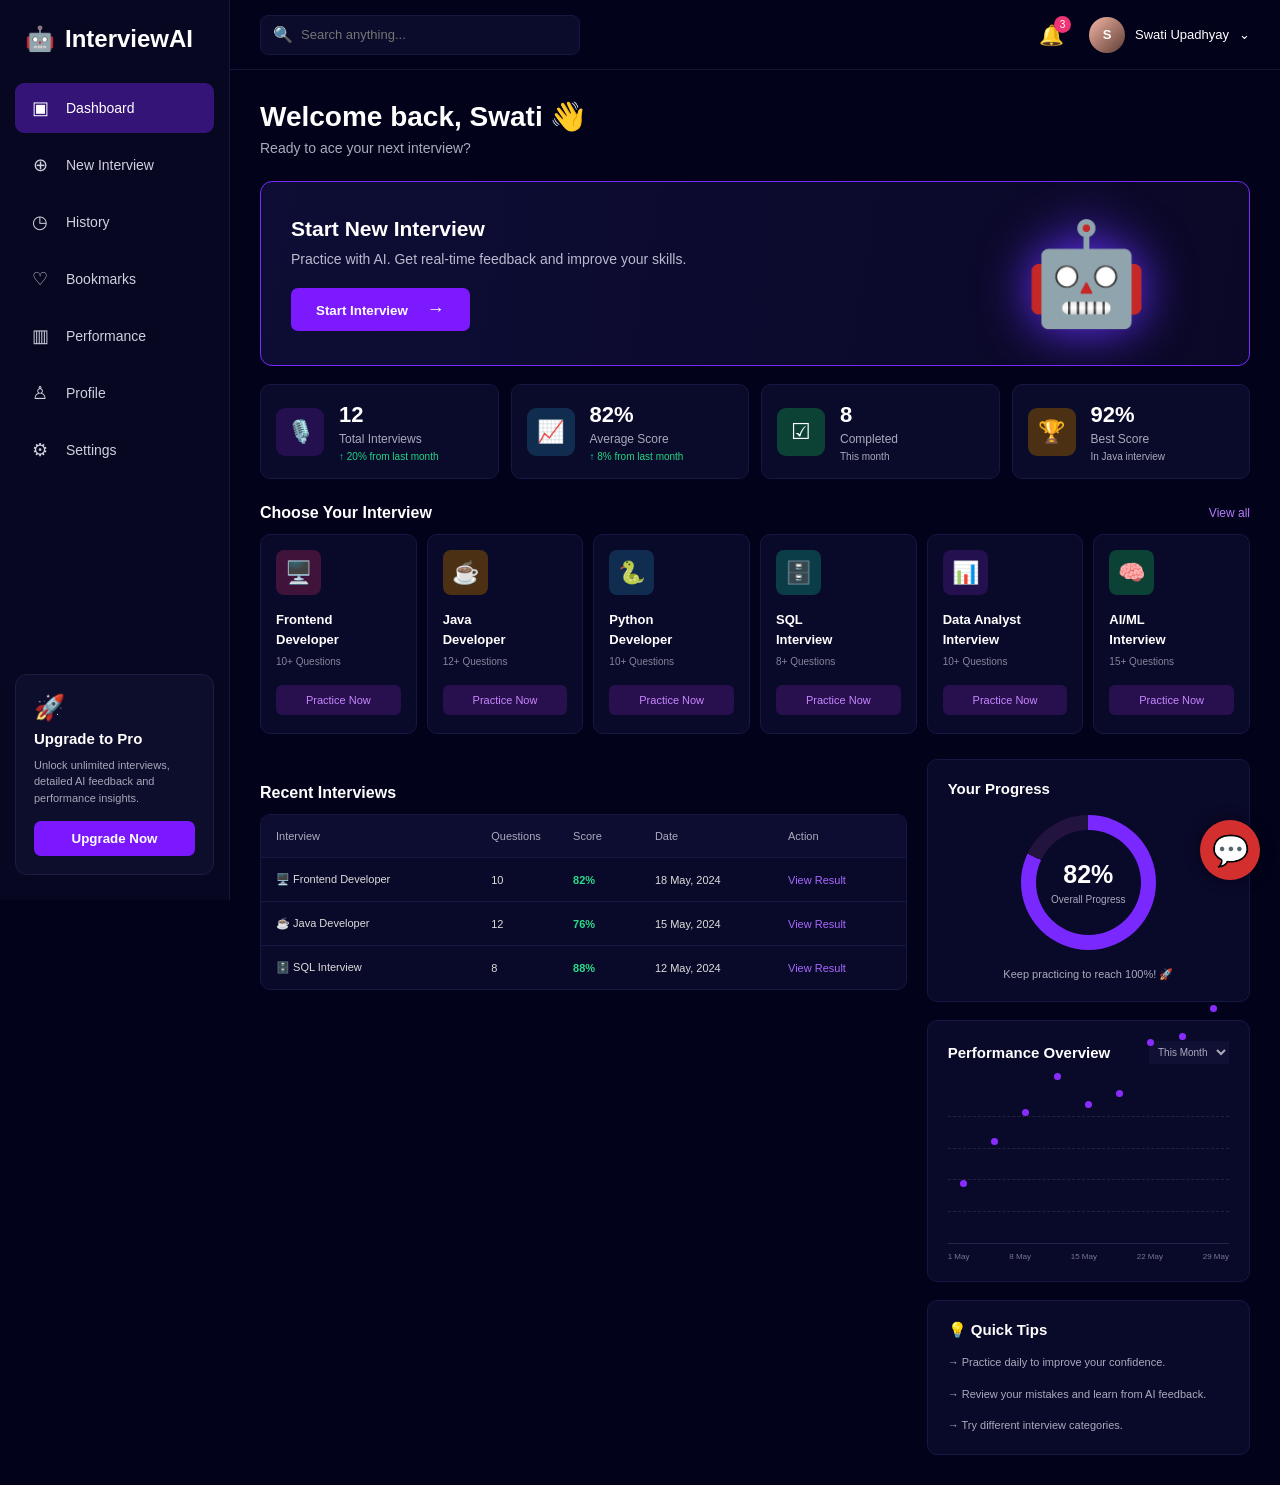
==== Frontend/dashboard.html @ ceebe4a1 "ai interview project" ====
<!DOCTYPE html>
<html lang="en">

<head>

    <meta charset="UTF-8">

    <meta name="viewport" content="width=device-width, initial-scale=1.0">

    <title>InterviewAI Dashboard</title>

    <link rel="stylesheet" href="dasboard.css">

</head>


<body>


    <!-- ==============================
         SIDEBAR
    =============================== -->

    <aside class="sidebar">


        <!-- LOGO -->

        <div class="logo">

            🤖

            <span>InterviewAI</span>

        </div>


        <!-- MENU -->

        <nav class="menu">


            <a href="#" class="menu-item active">

                <span>▣</span>

                Dashboard

            </a>


            <a href="#" class="menu-item" id="newInterview">

                <span>⊕</span>

                New Interview

            </a>


            <a href="#" class="menu-item" id="history">

                <span>◷</span>

                History

            </a>


            <a href="#" class="menu-item" id="bookmarks">

                <span>♡</span>

                Bookmarks

            </a>


            <a href="#" class="menu-item" id="performance">

                <span>▥</span>

                Performance

            </a>


            <a href="#" class="menu-item" id="profile">

                <span>♙</span>

                Profile

            </a>


            <a href="#" class="menu-item" id="settings">

                <span>⚙</span>

                Settings

            </a>


        </nav>


        <!-- UPGRADE BOX -->

        <div class="upgrade-box">

            <div class="rocket">
                🚀
            </div>

            <h3>
                Upgrade to Pro
            </h3>

            <p>
                Unlock unlimited interviews,
                detailed AI feedback and
                performance insights.
            </p>

            <button id="upgradeButton">
                Upgrade Now
            </button>

        </div>


    </aside>


    <!-- ==============================
         MAIN AREA
    =============================== -->

    <main class="main">


        <!-- ==============================
             TOP BAR
        =============================== -->

        <header class="topbar">


            <div class="search">

                🔍

                <input type="text" placeholder="Search anything..." id="searchInput">

            </div>


            <div class="top-right">


                <button class="notification" id="notificationButton">
                    🔔

                    <span>3</span>

                </button>


                <div class="user" id="userProfile">

                    <div class="avatar">
                        S
                    </div>

                    <span>
                        Swati Upadhyay
                    </span>

                    <span>
                        ⌄
                    </span>

                </div>


            </div>

        </header>


        <!-- ==============================
             CONTENT
        =============================== -->

        <section class="content">


            <!-- WELCOME -->

            <div class="welcome">

                <h1>
                    Welcome back, Swati 👋
                </h1>

                <p>
                    Ready to ace your next interview?
                </p>

            </div>


            <!-- ==============================
                 START INTERVIEW
            =============================== -->

            <div class="start-card">


                <div class="start-text">

                    <h2>
                        Start New Interview
                    </h2>

                    <p>
                        Practice with AI. Get real-time
                        feedback and improve your skills.
                    </p>


                    <button id="startInterview" class="primary-button">

                        Start Interview

                        <span>→</span>

                    </button>

                </div>


                <div class="robot-area">

                    🤖

                </div>


            </div>


            <!-- ==============================
                 STAT CARDS
            =============================== -->

            <div class="stats">


                <div class="stat-card">

                    <div class="stat-icon purple">
                        🎙️
                    </div>

                    <div>

                        <h2>12</h2>

                        <p>Total Interviews</p>

                        <small>
                            ↑ 20% from last month
                        </small>

                    </div>

                </div>


                <div class="stat-card">

                    <div class="stat-icon blue">
                        📈
                    </div>

                    <div>

                        <h2>82%</h2>

                        <p>Average Score</p>

                        <small>
                            ↑ 8% from last month
                        </small>

                    </div>

                </div>


                <div class="stat-card">

                    <div class="stat-icon green">
                        ☑
                    </div>

                    <div>

                        <h2>8</h2>

                        <p>Completed</p>

                        <small class="normal">
                            This month
                        </small>

                    </div>

                </div>


                <div class="stat-card">

                    <div class="stat-icon orange">
                        🏆
                    </div>

                    <div>

                        <h2>92%</h2>

                        <p>Best Score</p>

                        <small class="normal">
                            In Java interview
                        </small>

                    </div>

                </div>


            </div>


            <!-- ==============================
                 INTERVIEW CATEGORIES
            =============================== -->

            <div class="section-title">

                <h2>
                    Choose Your Interview
                </h2>

                <a href="#" id="viewAll">
                    View all
                </a>

            </div>


            <div class="interviews">


                <!-- FRONTEND -->

                <div class="interview-card" data-interview="Frontend Developer">

                    <div class="category-icon pink">
                        🖥️
                    </div>

                    <h3>
                        Frontend<br>
                        Developer
                    </h3>

                    <p>
                        10+ Questions
                    </p>

                    <button>
                        Practice Now
                    </button>

                </div>


                <!-- JAVA -->

                <div class="interview-card" data-interview="Java Developer">

                    <div class="category-icon orange">
                        ☕
                    </div>

                    <h3>
                        Java<br>
                        Developer
                    </h3>

                    <p>
                        12+ Questions
                    </p>

                    <button>
                        Practice Now
                    </button>

                </div>


                <!-- PYTHON -->

                <div class="interview-card" data-interview="Python Developer">

                    <div class="category-icon blue">
                        🐍
                    </div>

                    <h3>
                        Python<br>
                        Developer
                    </h3>

                    <p>
                        10+ Questions
                    </p>

                    <button>
                        Practice Now
                    </button>

                </div>


                <!-- SQL -->

                <div class="interview-card" data-interview="SQL Interview">

                    <div class="category-icon cyan">
                        🗄️
                    </div>

                    <h3>
                        SQL<br>
                        Interview
                    </h3>

                    <p>
                        8+ Questions
                    </p>

                    <button>
                        Practice Now
                    </button>

                </div>


                <!-- DATA ANALYST -->

                <div class="interview-card" data-interview="Data Analyst Interview">

                    <div class="category-icon purple">
                        📊
                    </div>

                    <h3>
                        Data Analyst<br>
                        Interview
                    </h3>

                    <p>
                        10+ Questions
                    </p>

                    <button>
                        Practice Now
                    </button>

                </div>


                <!-- AI ML -->

                <div class="interview-card" data-interview="AI ML Interview">

                    <div class="category-icon green">
                        🧠
                    </div>

                    <h3>
                        AI/ML<br>
                        Interview
                    </h3>

                    <p>
                        15+ Questions
                    </p>

                    <button>
                        Practice Now
                    </button>

                </div>


            </div>


            <!-- ==============================
                 BOTTOM GRID
            =============================== -->

            <div class="bottom-grid">


                <!-- RECENT INTERVIEWS -->

                <div class="recent">


                    <div class="section-title">

                        <h2>
                            Recent Interviews
                        </h2>

                    </div>


                    <div class="table">


                        <div class="table-header">

                            <span>Interview</span>

                            <span>Questions</span>

                            <span>Score</span>

                            <span>Date</span>

                            <span>Action</span>

                        </div>


                        <div class="table-row">

                            <span>
                                🖥️ Frontend Developer
                            </span>

                            <span>10</span>

                            <span class="score">
                                82%
                            </span>

                            <span>
                                18 May, 2024
                            </span>

                            <a href="#">
                                View Result
                            </a>

                        </div>


                        <div class="table-row">

                            <span>
                                ☕ Java Developer
                            </span>

                            <span>12</span>

                            <span class="score">
                                76%
                            </span>

                            <span>
                                15 May, 2024
                            </span>

                            <a href="#">
                                View Result
                            </a>

                        </div>


                        <div class="table-row">

                            <span>
                                🗄️ SQL Interview
                            </span>

                            <span>8</span>

                            <span class="score">
                                88%
                            </span>

                            <span>
                                12 May, 2024
                            </span>

                            <a href="#">
                                View Result
                            </a>

                        </div>


                    </div>

                </div>


                <!-- RIGHT SIDE -->

                <div class="right-column">


                    <!-- PROGRESS -->

                    <div class="progress-card">

                        <h2>
                            Your Progress
                        </h2>


                        <div class="circle">

                            <div>

                                <strong>
                                    82%
                                </strong>

                                <span>
                                    Overall Progress
                                </span>

                            </div>

                        </div>


                        <p>
                            Keep practicing to reach 100%! 🚀
                        </p>

                    </div>


                    <!-- PERFORMANCE -->

                    <div class="performance-card">

                        <div class="performance-title">

                            <h2>
                                Performance Overview
                            </h2>

                            <select>

                                <option>
                                    This Month
                                </option>

                                <option>
                                    Last Month
                                </option>

                            </select>

                        </div>


                        <div class="chart">

                            <div class="chart-line line1"></div>

                            <div class="chart-line line2"></div>

                            <div class="chart-line line3"></div>

                            <div class="chart-line line4"></div>


                            <div class="points">

                                <span style="--h:20%"></span>
                                <span style="--h:35%"></span>
                                <span style="--h:45%"></span>
                                <span style="--h:58%"></span>
                                <span style="--h:48%"></span>
                                <span style="--h:52%"></span>
                                <span style="--h:70%"></span>
                                <span style="--h:72%"></span>
                                <span style="--h:82%"></span>

                            </div>

                        </div>


                        <div class="months">

                            <span>1 May</span>
                            <span>8 May</span>
                            <span>15 May</span>
                            <span>22 May</span>
                            <span>29 May</span>

                        </div>

                    </div>
                   


                    <!-- QUICK TIPS -->

                    <div class="tips">

                        <h2>
                            💡 Quick Tips
                        </h2>


                        <p>
                            → Practice daily to improve
                            your confidence.
                        </p>


                        <p>
                            → Review your mistakes and
                            learn from AI feedback.
                        </p>


                        <p>
                            → Try different interview
                            categories.
                        </p>

                    </div>


                </div>

            </div>


        </section>

    </main>
     <!-- Floating Chat Icon -->
                    <div id="chatbot-icon">💬</div>

                    <!-- Chatbot Container -->
                    <div id="chatbot-container" class="hidden">
                        <div id="chatbot-header">
                            <span>Chatbot</span>
                            <button id="close-btn">&times;</button>
                        </div>
                        <div id="chatbot-body">
                            <div id="chatbot-messages"></div>
                        </div>
                        <div id="chatbot-input-container">
                            <input type="text" id="chatbot-input" placeholder="Type a message..." />
                            <button id="send-btn">Send</button>
                        </div>
                    </div>


    <script src="dashboard.js"></script>

</body>

</html>
---- Frontend/dasboard.css ----
* {
    margin: 0;
    padding: 0;
    box-sizing: border-box;
}


body {
    background: #02021b;
    color: white;
    font-family: Arial, sans-serif;
    min-height: 100vh;
}


/* ==============================
   SIDEBAR
============================== */

.sidebar {
    position: fixed;

    left: 0;
    top: 0;

    width: 230px;
    height: 100vh;

    background: #070722;

    border-right: 1px solid #17173d;

    padding: 25px 15px;

    display: flex;

    flex-direction: column;

    z-index: 10;
}


/* LOGO */

.logo {
    display: flex;

    align-items: center;

    gap: 10px;

    font-size: 24px;

    font-weight: bold;

    padding: 0 10px 30px;
}


.logo:first-letter {
    color: #8b2cff;
}


/* MENU */

.menu {
    display: flex;

    flex-direction: column;

    gap: 7px;
}


.menu-item {
    display: flex;

    align-items: center;

    gap: 15px;

    padding: 14px;

    color: #d0d0df;

    text-decoration: none;

    border-radius: 9px;

    font-size: 14px;

    transition: 0.3s;
}


.menu-item span {
    width: 22px;

    text-align: center;

    font-size: 18px;
}


.menu-item:hover,
.menu-item.active {
    background: #351478;

    color: white;
}


/* UPGRADE */

.upgrade-box {
    margin-top: auto;

    background: #0d0d2c;

    border: 1px solid #1c1c45;

    border-radius: 12px;

    padding: 18px;

    text-align: left;
}


.rocket {
    font-size: 25px;

    margin-bottom: 8px;
}


.upgrade-box h3 {
    margin-bottom: 10px;

    font-size: 15px;
}


.upgrade-box p {
    color: #a7a7ba;

    font-size: 11px;

    line-height: 1.5;

    margin-bottom: 15px;
}


.upgrade-box button {
    width: 100%;

    border: none;

    padding: 10px;

    border-radius: 7px;

    background: #7b18ff;

    color: white;

    font-weight: bold;

    cursor: pointer;
}


/* ==============================
   MAIN
============================== */

.main {
    margin-left: 230px;

    min-height: 100vh;
}


/* ==============================
   TOP BAR
============================== */

.topbar {
    height: 70px;

    border-bottom: 1px solid #151537;

    display: flex;

    justify-content: space-between;

    align-items: center;

    padding: 0 30px;
}


.search {
    width: 320px;

    height: 40px;

    background: #0b0b2b;

    border: 1px solid #171741;

    border-radius: 8px;

    display: flex;

    align-items: center;

    gap: 8px;

    padding: 0 12px;

    color: #85859c;
}


.search input {
    width: 100%;

    border: none;

    outline: none;

    background: transparent;

    color: white;

    font-size: 13px;
}


.top-right {
    display: flex;

    align-items: center;

    gap: 25px;
}


.notification {
    position: relative;

    background: none;

    border: none;

    color: white;

    font-size: 20px;

    cursor: pointer;
}


.notification span {
    position: absolute;

    top: -7px;

    right: -7px;

    background: #ef3475;

    width: 17px;

    height: 17px;

    border-radius: 50%;

    font-size: 10px;

    display: flex;

    align-items: center;

    justify-content: center;
}


.user {
    display: flex;

    align-items: center;

    gap: 10px;

    font-size: 13px;

    cursor: pointer;
}


.avatar {
    width: 36px;

    height: 36px;

    border-radius: 50%;

    background: linear-gradient(
        135deg,
        #f5b6a5,
        #5d3c34
    );

    display: flex;

    justify-content: center;

    align-items: center;

    font-weight: bold;
}


/* ==============================
   CONTENT
============================== */

.content {
    padding: 30px;
}


.welcome h1 {
    font-size: 28px;

    margin-bottom: 7px;
}


.welcome p {
    color: #aaaabd;

    font-size: 14px;
}


/* ==============================
   START CARD
============================== */

.start-card {
    height: 185px;

    margin-top: 25px;

    border: 1px solid #792aff;

    border-radius: 12px;

    background: linear-gradient(
        100deg,
        #0d0d35,
        #0b0827
    );

    display: flex;

    justify-content: space-between;

    align-items: center;

    padding: 30px;

    overflow: hidden;
}


.start-text {
    max-width: 400px;
}


.start-text h2 {
    font-size: 21px;

    margin-bottom: 8px;
}


.start-text p {
    color: #bbbace;

    font-size: 14px;

    line-height: 1.5;

    margin-bottom: 18px;
}


.primary-button {
    background: #7d19ff;

    border: none;

    color: white;

    padding: 11px 25px;

    border-radius: 7px;

    font-weight: bold;

    cursor: pointer;
}


.primary-button span {
    margin-left: 15px;

    font-size: 18px;
}


.robot-area {
    font-size: 100px;

    margin-right: 70px;

    filter: drop-shadow(
        0 0 25px #6731ff
    );
}


/* ==============================
   STATS
============================== */

.stats {
    display: grid;

    grid-template-columns:
        repeat(4, 1fr);

    gap: 12px;

    margin-top: 18px;
}


.stat-card {
    min-height: 95px;

    background: #0a0a2b;

    border: 1px solid #171743;

    border-radius: 10px;

    display: flex;

    align-items: center;

    gap: 15px;

    padding: 15px;
}


.stat-icon {
    width: 48px;

    height: 48px;

    border-radius: 9px;

    display: flex;

    justify-content: center;

    align-items: center;

    font-size: 22px;
}


.purple {
    background: #24104e;
}


.blue {
    background: #102d50;
}


.green {
    background: #0b4235;
}


.orange {
    background: #4c3014;
}


.stat-card h2 {
    font-size: 22px;

    margin-bottom: 4px;
}


.stat-card p {
    color: #aaaabd;

    font-size: 12px;
}


.stat-card small {
    display: block;

    color: #22d982;

    font-size: 10px;

    margin-top: 5px;
}


.stat-card small.normal {
    color: #aaaabd;
}


/* ==============================
   SECTION TITLE
============================== */

.section-title {
    display: flex;

    justify-content: space-between;

    align-items: center;

    margin-top: 25px;

    margin-bottom: 12px;
}


.section-title h2 {
    font-size: 16px;
}


.section-title a {
    color: #b67aff;

    text-decoration: none;

    font-size: 12px;
}


/* ==============================
   INTERVIEWS
============================== */

.interviews {
    display: grid;

    grid-template-columns:
        repeat(6, 1fr);

    gap: 10px;
}


.interview-card {
    min-height: 200px;

    background: #090929;

    border: 1px solid #171743;

    border-radius: 10px;

    padding: 15px;

    cursor: pointer;

    transition: 0.3s;
}


.interview-card:hover {
    transform: translateY(-5px);

    border-color: #7429ff;
}


.category-icon {
    width: 45px;

    height: 45px;

    border-radius: 8px;

    display: flex;

    align-items: center;

    justify-content: center;

    font-size: 22px;

    margin-bottom: 15px;
}


.pink {
    background: #40133b;
}


.cyan {
    background: #0a3d47;
}


.interview-card h3 {
    font-size: 13px;

    line-height: 1.5;

    margin-bottom: 7px;
}


.interview-card p {
    color: #85859b;

    font-size: 10px;

    margin-bottom: 18px;
}


.interview-card button {
    border: none;

    border-radius: 6px;

    background: #28104e;

    color: #c787ff;

    padding: 9px 12px;

    width: 100%;

    cursor: pointer;

    font-size: 11px;
}


/* ==============================
   BOTTOM GRID
============================== */

.bottom-grid {
    display: grid;

    grid-template-columns:
        2fr 1fr;

    gap: 20px;

    margin-top: 25px;
}


/* ==============================
   RECENT TABLE
============================== */

.recent {
    min-width: 0;
}


.table {
    background: #090929;

    border: 1px solid #171743;

    border-radius: 10px;

    overflow: hidden;
}


.table-header,
.table-row {
    display: grid;

    grid-template-columns:
        2fr .7fr .7fr 1.2fr 1fr;

    align-items: center;

    gap: 10px;

    padding: 15px;

    font-size: 11px;
}


.table-header {
    background: #0d0d32;

    color: #aaaabd;
}


.table-row {
    border-top: 1px solid #171743;

    color: #ddd;
}


.table-row .score {
    color: #2bdd8b;

    font-weight: bold;
}


.table-row a {
    color: #a868ff;

    text-decoration: none;
}


/* ==============================
   RIGHT COLUMN
============================== */

.right-column {
    display: flex;

    flex-direction: column;

    gap: 18px;
}


/* ==============================
   PROGRESS
============================== */

.progress-card,
.performance-card,
.tips {
    background: #090929;

    border: 1px solid #171743;

    border-radius: 10px;

    padding: 20px;
}


.progress-card h2,
.performance-card h2,
.tips h2 {
    font-size: 15px;
}


.circle {
    width: 135px;

    height: 135px;

    border-radius: 50%;

    margin: 18px auto;

    display: flex;

    align-items: center;

    justify-content: center;

    background:
        conic-gradient(
            #7929ff 82%,
            #23133f 82%
        );
}


.circle::before {
    content: "";

    position: absolute;

    width: 105px;

    height: 105px;

    border-radius: 50%;

    background: #090929;
}


.circle div {
    position: relative;

    z-index: 1;

    display: flex;

    flex-direction: column;

    align-items: center;
}


.circle strong {
    font-size: 25px;
}


.circle span {
    color: #aaaabd;

    font-size: 10px;

    margin-top: 5px;
}


.progress-card > p {
    text-align: center;

    color: #aaaabd;

    font-size: 11px;
}


/* ==============================
   PERFORMANCE
============================== */

.performance-title {
    display: flex;

    justify-content: space-between;

    align-items: center;
}


.performance-title select {
    background: #101034;

    color: #aaaabd;

    border: none;

    padding: 5px;

    font-size: 10px;
}


.chart {
    height: 160px;

    position: relative;

    margin-top: 20px;

    border-bottom: 1px solid #24244a;
}


.chart-line {
    position: absolute;

    left: 0;

    width: 100%;

    border-top: 1px dashed #222244;
}


.line1 {
    top: 20%;
}


.line2 {
    top: 40%;
}


.line3 {
    top: 60%;
}


.line4 {
    top: 80%;
}


.points {
    position: absolute;

    bottom: 0;

    left: 0;

    width: 100%;

    height: 100%;

    display: flex;

    align-items: flex-end;

    justify-content: space-around;
}


.points span {
    width: 7px;

    height: 7px;

    border-radius: 50%;

    background: #8b2cff;

    margin-bottom: var(--h);
}


.months {
    display: flex;

    justify-content: space-between;

    color: #777790;

    font-size: 8px;

    margin-top: 8px;
}


/* ==============================
   QUICK TIPS
============================== */

.tips p {
    color: #aaaabd;

    font-size: 11px;

    line-height: 1.5;

    margin-top: 15px;
}


/* ==============================
   RESPONSIVE
============================== */

@media screen and (max-width: 1100px) {

    .interviews {
        grid-template-columns:
            repeat(3, 1fr);
    }

}


@media screen and (max-width: 900px) {

    .sidebar {
        width: 70px;

        padding: 20px 10px;
    }


    .logo span,
    .menu-item:not(.active)::after,
    .menu-item {
        font-size: 0;
    }


    .logo {
        justify-content: center;

        padding-left: 0;

        padding-right: 0;
    }


    .menu-item span {
        font-size: 18px;
    }


    .main {
        margin-left: 70px;
    }


    .stats {
        grid-template-columns:
            repeat(2, 1fr);
    }


    .bottom-grid {
        grid-template-columns: 1fr;
    }

}


@media screen and (max-width: 600px) {

    .topbar {
        padding: 0 15px;
    }


    .search {
        width: 180px;
    }


    .content {
        padding: 20px 15px;
    }


    .welcome h1 {
        font-size: 23px;
    }


    .start-card {
        height: auto;

        min-height: 200px;

        padding: 22px;
    }


    .robot-area {
        display: none;
    }


    .stats {
        grid-template-columns: 1fr;
    }


    .interviews {
        grid-template-columns:
            repeat(2, 1fr);
    }


    .table {
        overflow-x: auto;
    }


    .table-header,
    .table-row {
        min-width: 600px;
    }


    .user span:not(.avatar) {
        display: none;
    }

}


@media screen and (max-width: 400px) {

    .interviews {
        grid-template-columns: 1fr;
    }


    .search {
        width: 140px;
    }

}



/* Floating Chat Icon */
#chatbot-icon {
  position: fixed;
  bottom: 20px;
  right: 20px;
  width: 60px;
  height: 60px;
  background-color: #d32f2f;
  color: white;
  font-size: 30px;
  display: flex;
  justify-content: center;
  align-items: center;
  border-radius: 50%;
  box-shadow: 0 0 15px rgba(0, 0, 0, 0.4);
  cursor: pointer;
  transition: transform 0.2s, background-color 0.2s;
  z-index: 99999;
}

#chatbot-icon:hover {
  background-color: #b71c1c;
  transform: scale(1.1);
}

/* Chatbot Container */
#chatbot-container {
  position: fixed;
  bottom: 80px;
  right: 20px;
  width: 350px;
  height: 450px;
 background-color: #1f1f1f ;
  border-radius: 15px;
  box-shadow: 0 0 20px rgba(0, 0, 0, 0.6);
  display: flex;
  flex-direction: column;
  overflow: hidden;
z-index: 99999;
}

/* Hide Chatbot Initially */
.hidden {
  display: none !important;
}

/* Chatbot Header */
#chatbot-header {
  background-color: #d32f2f;
  color: white;
  padding: 15px;
  border-top-left-radius: 15px;
  border-top-right-radius: 15px;
  display: flex;
  justify-content: space-between;
  align-items: center;
  font-size: 18px;
}

#close-btn {
  background: none;
  border: none;
  color: white;
  font-size: 20px;
  cursor: pointer;
}

/* Chatbot Body */
#chatbot-body {
  flex: 1;
  padding: 10px;
  overflow-y: auto;
}

/* Chatbot Messages */
#chatbot-messages {
  display: flex;
  flex-direction: column;
}

.message {
  margin-bottom: 15px;
  padding: 12px;
  border-radius: 8px;
  max-width: 85%;
}

.message.user {
  background-color: #d32f2f;
  color: white;
  align-self: flex-end;
}

.message.bot {
  background-color: #333;
  color: white;
  align-self: flex-start;
}

/* Input Section */
#chatbot-input-container {
  display: flex;
  padding: 10px;
  border-top: 1px solid #444;
  background-color: #2c2c2c;
}

#chatbot-input {
  flex: 1;
  padding: 10px;
  border: 1px solid #444;
  border-radius: 10px;
  background-color: #333;
  color: white;
}

#send-btn {
  margin-left: 10px;
  padding: 10px 15px;
  background-color: #d32f2f;
  color: white;
  border: none;
  border-radius: 8px;
  cursor: pointer;
  font-size: 16px;
}

#send-btn:hover {
  background-color: #b71c1c;
}
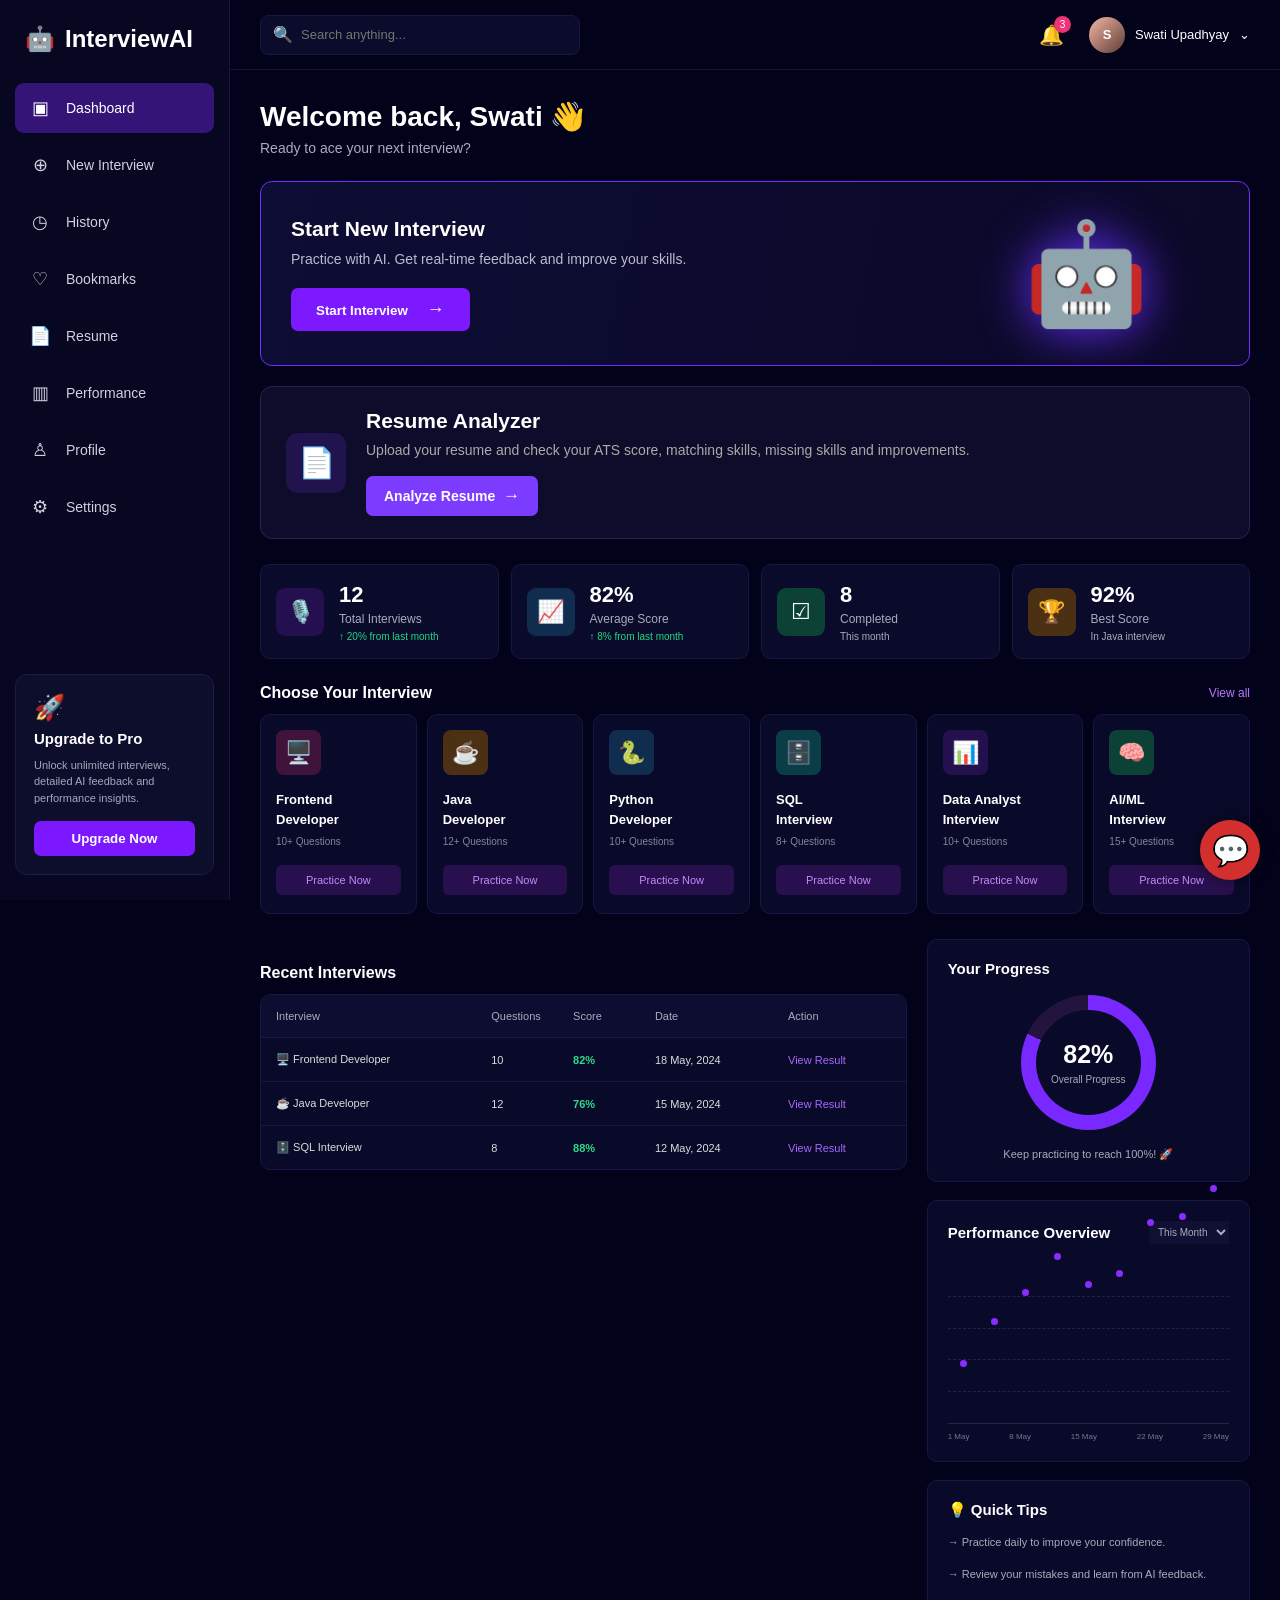
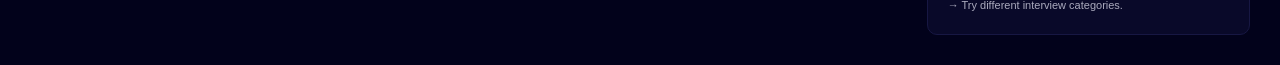
==== commit a7dced59: "add resume analyser" ====
--- a/Frontend/dashboard.html
+++ b/Frontend/dashboard.html
@@ -74,6 +74,14 @@
                 Bookmarks
 
             </a>
+
+
+
+            <a href="resume.html" class="menu-item">
+                <span>📄</span>
+                Resume
+            </a>
+
 
 
             <a href="#" class="menu-item" id="performance">
@@ -250,6 +258,43 @@
 
 
             </div>
+
+
+            <!-- =========================
+     RESUME ANALYZER
+========================= -->
+
+            <div class="resume-card">
+
+                <div class="resume-icon">
+                    📄
+                </div>
+
+                <div class="resume-content">
+
+                    <h2>Resume Analyzer</h2>
+
+                    <p>
+                        Upload your resume and check your ATS score,
+                        matching skills, missing skills and improvements.
+                    </p>
+
+                    <a href="resume.html" class="resume-button">
+                        Analyze Resume
+                        <span>→</span>
+                    </a>
+
+                </div>
+
+            </div>
+
+
+
+
+
+
+
+
 
 
             <!-- ==============================
@@ -728,7 +773,12 @@
                         </div>
 
                     </div>
-                   
+
+
+
+
+
+
 
 
                     <!-- QUICK TIPS -->
@@ -768,23 +818,23 @@
         </section>
 
     </main>
-     <!-- Floating Chat Icon -->
-                    <div id="chatbot-icon">💬</div>
-
-                    <!-- Chatbot Container -->
-                    <div id="chatbot-container" class="hidden">
-                        <div id="chatbot-header">
-                            <span>Chatbot</span>
-                            <button id="close-btn">&times;</button>
-                        </div>
-                        <div id="chatbot-body">
-                            <div id="chatbot-messages"></div>
-                        </div>
-                        <div id="chatbot-input-container">
-                            <input type="text" id="chatbot-input" placeholder="Type a message..." />
-                            <button id="send-btn">Send</button>
-                        </div>
-                    </div>
+    <!-- Floating Chat Icon -->
+    <div id="chatbot-icon">💬</div>
+
+    <!-- Chatbot Container -->
+    <div id="chatbot-container" class="hidden">
+        <div id="chatbot-header">
+            <span>Chatbot</span>
+            <button id="close-btn">&times;</button>
+        </div>
+        <div id="chatbot-body">
+            <div id="chatbot-messages"></div>
+        </div>
+        <div id="chatbot-input-container">
+            <input type="text" id="chatbot-input" placeholder="Type a message..." />
+            <button id="send-btn">Send</button>
+        </div>
+    </div>
 
 
     <script src="dashboard.js"></script>
--- a/Frontend/dasboard.css
+++ b/Frontend/dasboard.css
@@ -37,7 +37,13 @@
     flex-direction: column;
 
     z-index: 10;
-}
+
+    
+    height: 100vh;
+    overflow-y: auto;
+    overflow-x: hidden;
+}
+
 
 
 /* LOGO */
@@ -180,7 +186,10 @@
     margin-left: 230px;
 
     min-height: 100vh;
-}
+
+    
+}
+
 
 
 /* ==============================
@@ -1265,4 +1274,134 @@
 
 #send-btn:hover {
   background-color: #b71c1c;
-}+}
+
+/* ==============================
+   CHATBOT - MOBILE
+============================== */
+
+@media screen and (max-width: 600px) {
+
+    #chatbot-container {
+        width: calc(100% - 30px);
+        right: 15px;
+        bottom: 85px;
+        height: 450px;
+    }
+
+    #chatbot-icon {
+        right: 15px;
+        bottom: 15px;
+        width: 55px;
+        height: 55px;
+        font-size: 26px;
+    }
+
+}
+
+
+/* =========================
+   RESUME ANALYZER CARD
+========================= */
+
+.resume-card {
+    width: 100%;
+    margin-top: 20px;
+    margin-bottom: 25px;
+    padding: 22px 25px;
+
+    background: #0d0d2b;
+
+    border: 1px solid #242450;
+    border-radius: 12px;
+
+    display: flex;
+    align-items: center;
+    gap: 20px;
+
+    transition: 0.3s;
+}
+
+.resume-card:hover {
+    border-color: #7c3cff;
+    transform: translateY(-2px);
+}
+
+.resume-icon {
+    width: 60px;
+    height: 60px;
+
+    background: #21134d;
+
+    border-radius: 12px;
+
+    display: flex;
+    align-items: center;
+    justify-content: center;
+
+    font-size: 30px;
+
+    flex-shrink: 0;
+}
+
+.resume-content {
+    flex: 1;
+}
+
+.resume-content h2 {
+    margin: 0 0 7px;
+
+    color: white;
+
+    font-size: 21px;
+}
+
+.resume-content p {
+    margin: 0 0 15px;
+
+    color: #aaa;
+
+    font-size: 14px;
+
+    line-height: 1.5;
+}
+
+.resume-button {
+    display: inline-flex;
+
+    align-items: center;
+    gap: 8px;
+
+    padding: 10px 18px;
+
+    background: #7c3cff;
+
+    color: white;
+
+    text-decoration: none;
+
+    border-radius: 7px;
+
+    font-size: 14px;
+    font-weight: 600;
+}
+
+.resume-button:hover {
+    background: #6425e8;
+}
+
+.resume-button span {
+    font-size: 17px;
+}
+
+
+/* MOBILE */
+
+@media screen and (max-width: 700px) {
+
+    .resume-card {
+        flex-direction: column;
+        align-items: flex-start;
+    }
+
+}
